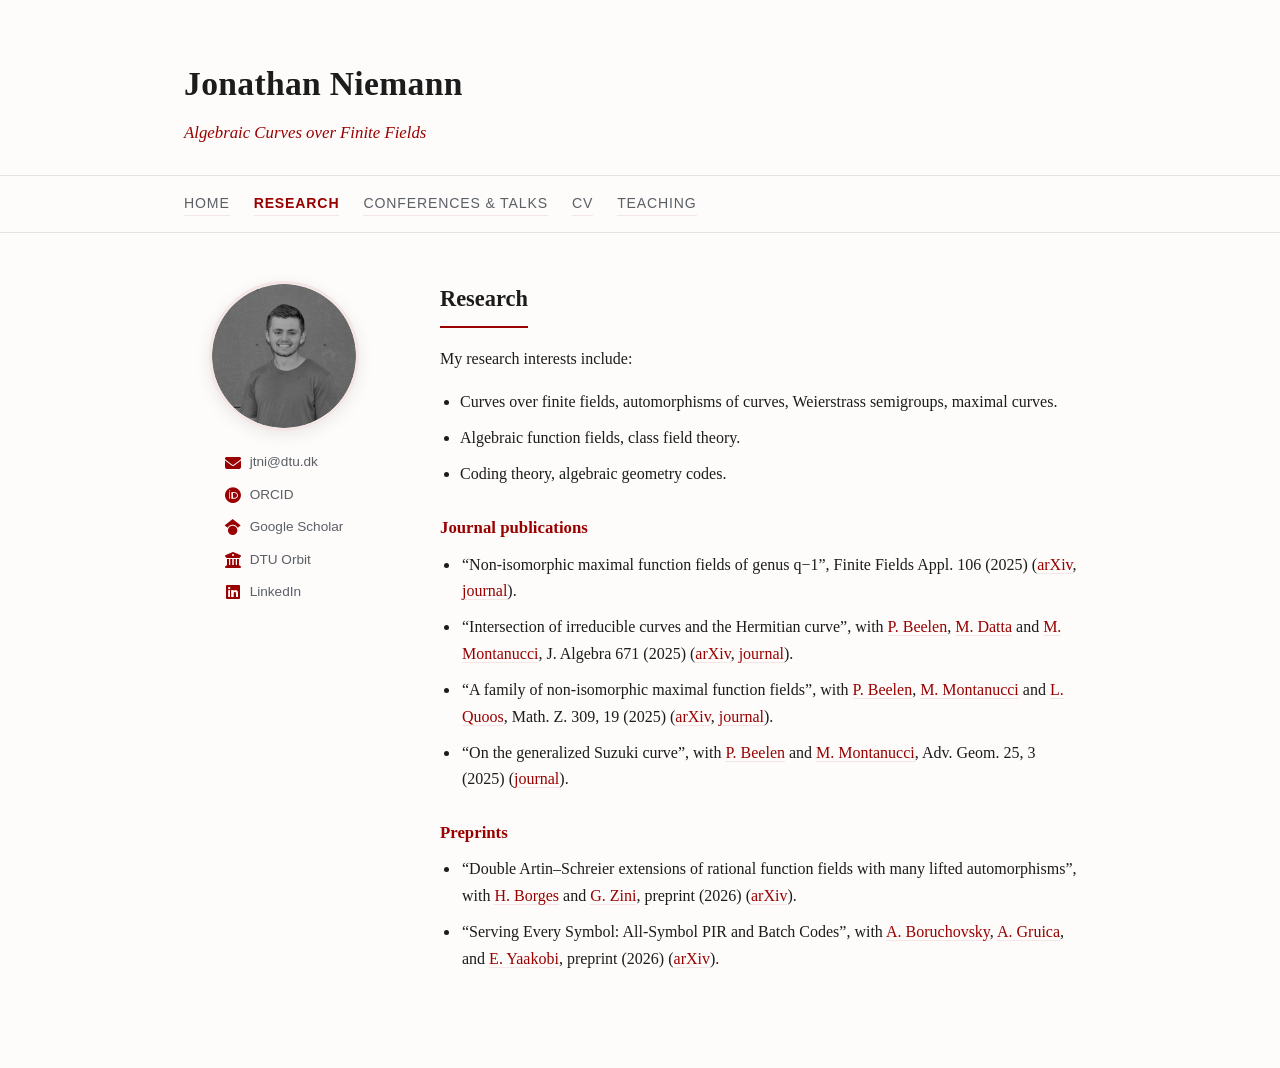
==== research.html @ 35402696 "Initial commit" ====
<!DOCTYPE html>
<html lang="en">
<head>
<meta charset="UTF-8">
<meta name="viewport" content="width=device-width, initial-scale=1.0">
<title>Research — Jonathan Niemann</title>
<meta name="description" content="Research interests and publications of Jonathan Niemann.">
<link rel="stylesheet" href="style.css?v=8">
<link rel="stylesheet" href="https://cdnjs.cloudflare.com/ajax/libs/font-awesome/6.5.1/css/all.min.css">
</head>
<body>

<header class="site-header">
  <div class="wrap">
    <h1>Jonathan Niemann</h1>
    <p class="tagline">Algebraic Curves over Finite Fields</p>
  </div>
</header>

<nav class="site-nav">
  <div class="wrap">
    <a href="index.html">Home</a>
    <a href="research.html" class="active">Research</a>
    <a href="talks.html">Conferences &amp; Talks</a>
    <a href="cv.html">CV</a>
    <a href="teaching.html">Teaching</a>
  </div>
</nav>

<div class="page-layout">

  <aside class="sidebar">
    <img class="sidebar-photo" src="assets/profile.png" alt="Portrait of Jonathan Niemann">
    <ul class="social-links">
      <li><a href="mailto:jtni@dtu.dk"><i class="fa-solid fa-envelope"></i> jtni@dtu.dk</a></li>
      <li><a href="https://orcid.org/0009-0001-3049-6209" target="_blank" rel="noopener"><i class="fa-brands fa-orcid"></i> ORCID</a></li>
      <li><a href="https://scholar.google.dk/citations?user=AFLOBtQAAAAJ&hl=da" target="_blank" rel="noopener"><i class="fa-brands fa-google-scholar"></i> Google Scholar</a></li>
      <li><a href="https://orbit.dtu.dk/en/persons/jonathan-tilling-niemann" target="_blank" rel="noopener"><i class="fa-solid fa-building-columns"></i> DTU Orbit</a></li>
      <li><a href="https://www.linkedin.com/in/jonathan-tilling-niemann-18654b5b/" target="_blank" rel="noopener"><i class="fa-brands fa-linkedin"></i> LinkedIn</a></li>
    </ul>
  </aside>

  <main class="site-main">
    <section id="research">
      <h2>Research</h2>
      <p>My research interests include:</p>
      <ul>
        <li>Curves over finite fields, automorphisms of curves, Weierstrass semigroups, maximal curves.</li>
        <li>Algebraic function fields, class field theory.</li>
        <li>Coding theory, algebraic geometry codes.</li>
      </ul>

      <h3>Journal publications</h3>
      <ul class="pub-list">
        <li>
          &ldquo;Non-isomorphic maximal function fields of genus q&minus;1&rdquo;, Finite Fields Appl. 106 (2025)
          (<a href="https://arxiv.org/abs/2412.04952">arXiv</a>, <a href="https://doi.org/10.1016/j.ffa.2025.102618">journal</a>).
        </li>
        <li>
          &ldquo;Intersection of irreducible curves and the Hermitian curve&rdquo;, with
          <a href="https://orbit.dtu.dk/en/persons/pieter-hendrik-turdus-beelen">P. Beelen</a>,
          <a href="https://sites.google.com/math.iith.ac.in/mrinmoy">M. Datta</a> and
          <a href="https://sites.google.com/view/mariamontanucci/home">M. Montanucci</a>, J. Algebra 671 (2025)
          (<a href="https://arxiv.org/abs/2407.13521">arXiv</a>, <a href="https://doi.org/10.1016/j.jalgebra.2025.02.036">journal</a>).
        </li>
        <li>
          &ldquo;A family of non-isomorphic maximal function fields&rdquo;, with
          <a href="https://orbit.dtu.dk/en/persons/pieter-hendrik-turdus-beelen">P. Beelen</a>,
          <a href="https://sites.google.com/view/mariamontanucci/home">M. Montanucci</a> and
          <a href="https://sites.google.com/im.ufrj.br/lucianequoos/">L. Quoos</a>, Math. Z. 309, 19 (2025)
          (<a href="https://arxiv.org/abs/2404.14179">arXiv</a>, <a href="http://doi.org/10.1007/s00209-024-03650-1">journal</a>).
        </li>
        <li>
          &ldquo;On the generalized Suzuki curve&rdquo;, with
          <a href="https://orbit.dtu.dk/en/persons/pieter-hendrik-turdus-beelen">P. Beelen</a> and
          <a href="https://sites.google.com/view/mariamontanucci/home">M. Montanucci</a>, Adv. Geom. 25, 3 (2025)
          (<a href="https://www.degruyterbrill.com/document/doi/10.1515/advgeom-2025-0022/html">journal</a>).
        </li>
      </ul>

      <h3>Preprints</h3>
      <ul class="pub-list">
        <li>
          &ldquo;Double Artin&ndash;Schreier extensions of rational function fields with many lifted automorphisms&rdquo;, with
          <a href="https://sites.icmc.usp.br/hborges/Home.html">H. Borges</a> and
          <a href="https://scholar.google.com/citations?user=jYMuPwsAAAAJ&hl=it">G. Zini</a>, preprint (2026)
          (<a href="https://arxiv.org/abs/2602.13925">arXiv</a>).
        </li>
        <li>
          &ldquo;Serving Every Symbol: All-Symbol PIR and Batch Codes&rdquo;, with
          <a href="https://arxiv.org/search/cs?searchtype=author&query=Boruchovsky%2C+A">A. Boruchovsky</a>,
          <a href="https://sites.google.com/view/aninagruica/startseite">A. Gruica</a>, and
          <a href="https://yaakobi.net.technion.ac.il/">E. Yaakobi</a>, preprint (2026)
          (<a href="https://arxiv.org/abs/2601.04041">arXiv</a>).
        </li>
      </ul>
    </section>
  </main>

</div>

</body>
</html>
---- style.css ----
:root {
  --ink: #1c1c1c;
  --muted: #5b5f66;
  --accent: #990000;
  --accent-light: #f5e6e6;
  --border: #e4e2dd;
  --bg: #fdfcfa;
  --max-width: 960px;
}

* { box-sizing: border-box; }

body {
  margin: 0;
  font-family: "Georgia", "Iowan Old Style", "Palatino Linotype", serif;
  color: var(--ink);
  background: var(--bg);
  line-height: 1.65;
}

.wrap {
  max-width: var(--max-width);
  margin: 0 auto;
  padding: 0 24px;
}

/* Header */
.site-header {
  padding: 56px 0 28px;
  border-bottom: 1px solid var(--border);
}

.site-header h1 {
  margin: 0;
  font-size: 2.1rem;
  font-weight: 600;
  letter-spacing: 0.01em;
}

.site-header .tagline {
  margin: 8px 0 0;
  color: var(--accent);
  font-style: italic;
  font-size: 1.05rem;
}

/* Nav */
.site-nav {
  position: sticky;
  top: 0;
  background: var(--bg);
  border-bottom: 1px solid var(--border);
  z-index: 10;
}

.site-nav .wrap {
  display: flex;
  gap: 24px;
  flex-wrap: wrap;
  padding-top: 16px;
  padding-bottom: 16px;
}

.site-nav a {
  font-family: -apple-system, BlinkMacSystemFont, "Segoe UI", sans-serif;
  font-size: 0.88rem;
  text-transform: uppercase;
  letter-spacing: 0.06em;
  color: var(--muted);
  text-decoration: none;
}

.site-nav a:hover {
  color: var(--accent);
}

.site-nav a.active {
  color: var(--accent);
  font-weight: 700;
}

/* Page layout: sidebar + content */
.page-layout {
  max-width: var(--max-width);
  margin: 0 auto;
  padding: 48px 24px 60px;
  display: flex;
  align-items: flex-start;
  gap: 56px;
}

/* Sidebar */
.sidebar {
  flex: 0 0 200px;
  position: sticky;
  top: 88px;
  text-align: center;
}

.sidebar-photo {
  width: 150px;
  height: 150px;
  border-radius: 50%;
  object-fit: cover;
  border: 3px solid var(--accent-light);
  box-shadow: 0 4px 16px rgba(0, 0, 0, 0.08);
  display: block;
  margin: 0 auto 20px;
}

.social-links {
  list-style: none;
  display: inline-block;
  text-align: left;
  margin: 0;
  padding: 0;
}

.social-links li {
  margin-bottom: 10px;
}

.social-links a {
  display: flex;
  align-items: center;
  gap: 9px;
  font-family: -apple-system, BlinkMacSystemFont, "Segoe UI", sans-serif;
  font-size: 0.85rem;
  color: var(--muted);
  border-bottom: none;
}

.social-links a i {
  width: 16px;
  text-align: center;
  color: var(--accent);
  font-size: 1rem;
}

.social-links a:hover {
  color: var(--accent);
}

@media (max-width: 700px) {
  .page-layout {
    flex-direction: column;
    align-items: center;
    gap: 28px;
    padding-top: 36px;
  }
  .sidebar {
    position: static;
    flex: none;
  }
}

/* Main content */
.site-main {
  flex: 1 1 auto;
  min-width: 0;
  max-width: 640px;
}

section {
  padding-bottom: 20px;
}

h2 {
  font-size: 1.4rem;
  margin: 0 0 18px;
  padding-bottom: 8px;
  border-bottom: 2px solid var(--accent);
  display: inline-block;
}

h3 {
  font-size: 1.05rem;
  color: var(--accent);
  margin: 26px 0 10px;
  font-weight: 600;
}

p { margin: 0 0 16px; }

a {
  color: var(--accent);
  text-decoration: none;
  border-bottom: 1px solid var(--accent-light);
}

a:hover {
  border-bottom-color: var(--accent);
}

ul {
  margin: 0 0 16px;
  padding-left: 20px;
}

li {
  margin-bottom: 10px;
}

.pub-list li, .talk-list li {
  padding-left: 2px;
}

/* Responsive */
@media (max-width: 480px) {
  .site-header { padding: 40px 0 20px; }
  .site-header h1 { font-size: 1.7rem; }
  .site-nav .wrap { gap: 14px; }
}
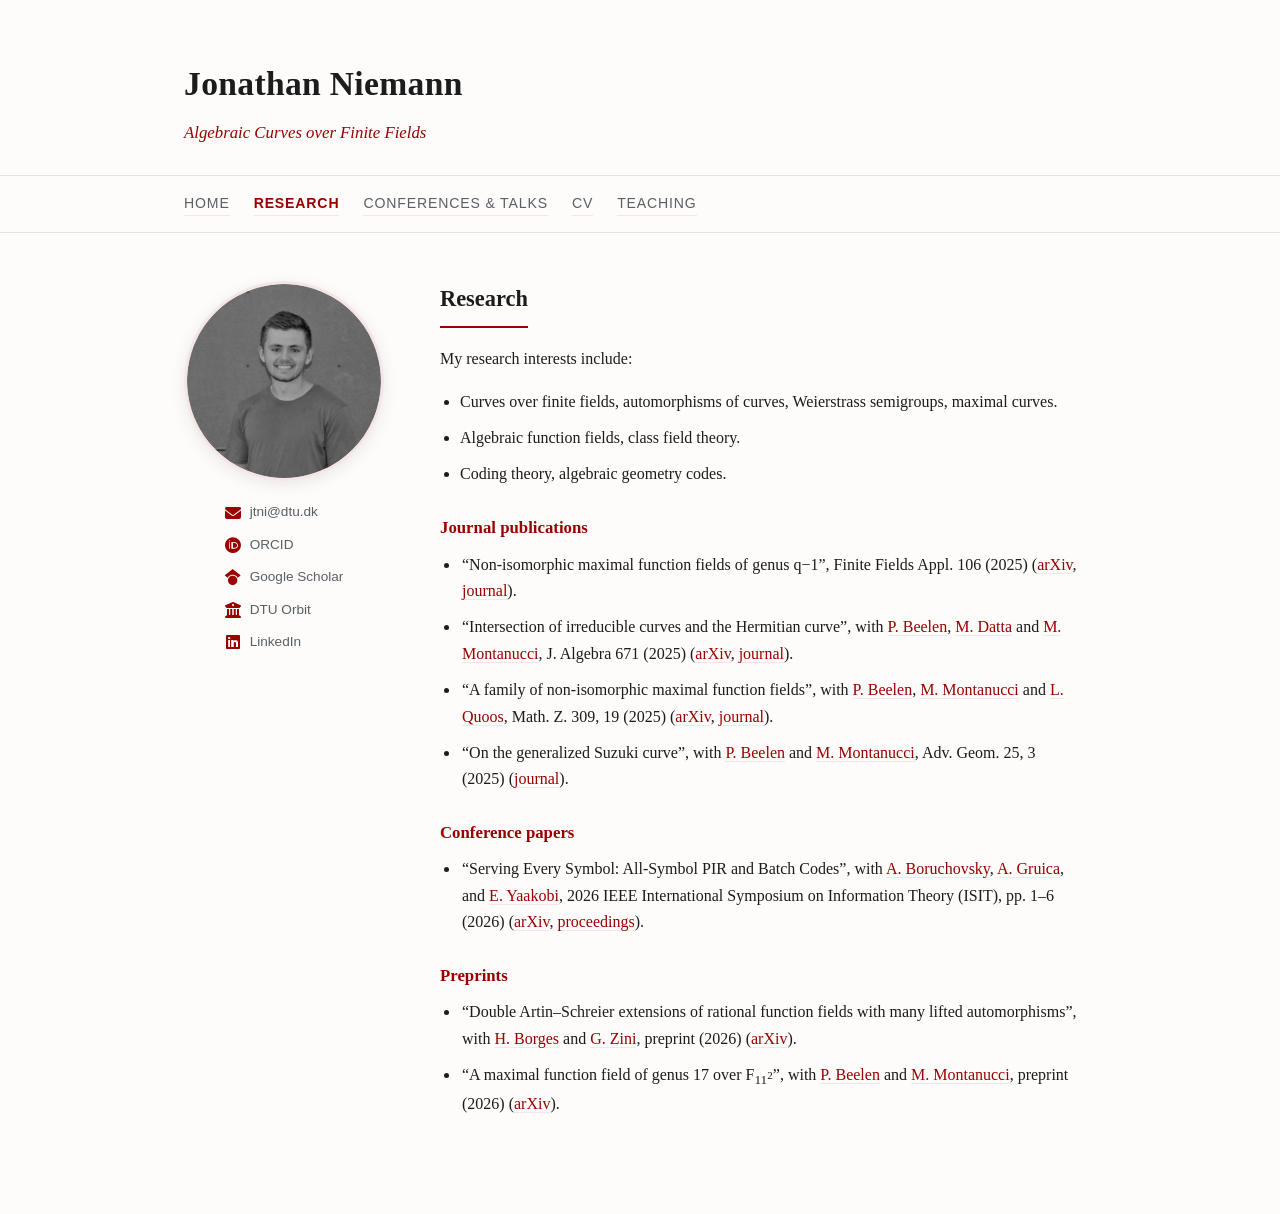
==== commit 292be320: "Add conference papers section and new preprint" ====
--- a/research.html
+++ b/research.html
@@ -78,6 +78,18 @@
         </li>
       </ul>
 
+      <h3>Conference papers</h3>
+      <ul class="pub-list">
+        <li>
+          &ldquo;Serving Every Symbol: All-Symbol PIR and Batch Codes&rdquo;, with
+          <a href="https://arxiv.org/search/cs?searchtype=author&query=Boruchovsky%2C+A">A. Boruchovsky</a>,
+          <a href="https://sites.google.com/view/aninagruica/startseite">A. Gruica</a>, and
+          <a href="https://yaakobi.net.technion.ac.il/">E. Yaakobi</a>,
+          2026 IEEE International Symposium on Information Theory (ISIT), pp. 1&ndash;6 (2026)
+          (<a href="https://arxiv.org/abs/2601.04041">arXiv</a>, <a href="https://doi.org/10.1109/ISIT62367.2026.11653879">proceedings</a>).
+        </li>
+      </ul>
+
       <h3>Preprints</h3>
       <ul class="pub-list">
         <li>
@@ -87,11 +99,10 @@
           (<a href="https://arxiv.org/abs/2602.13925">arXiv</a>).
         </li>
         <li>
-          &ldquo;Serving Every Symbol: All-Symbol PIR and Batch Codes&rdquo;, with
-          <a href="https://arxiv.org/search/cs?searchtype=author&query=Boruchovsky%2C+A">A. Boruchovsky</a>,
-          <a href="https://sites.google.com/view/aninagruica/startseite">A. Gruica</a>, and
-          <a href="https://yaakobi.net.technion.ac.il/">E. Yaakobi</a>, preprint (2026)
-          (<a href="https://arxiv.org/abs/2601.04041">arXiv</a>).
+          &ldquo;A maximal function field of genus 17 over F<sub>11<sup>2</sup></sub>&rdquo;, with
+          <a href="https://orbit.dtu.dk/en/persons/pieter-hendrik-turdus-beelen">P. Beelen</a> and
+          <a href="https://sites.google.com/view/mariamontanucci/home">M. Montanucci</a>, preprint (2026)
+          (<a href="https://arxiv.org/abs/2609.11679">arXiv</a>).
         </li>
       </ul>
     </section>
--- a/style.css
+++ b/style.css
@@ -98,8 +98,8 @@
 }
 
 .sidebar-photo {
-  width: 150px;
-  height: 150px;
+  width: 200px;
+  height: 200px;
   border-radius: 50%;
   object-fit: cover;
   border: 3px solid var(--accent-light);
@@ -141,16 +141,29 @@
   color: var(--accent);
 }
 
-@media (max-width: 700px) {
+@media (max-width: 600px) {
   .page-layout {
     flex-direction: column;
-    align-items: center;
+    align-items: stretch;
     gap: 28px;
     padding-top: 36px;
   }
   .sidebar {
     position: static;
     flex: none;
+    display: flex;
+    align-items: center;
+    gap: 20px;
+    text-align: left;
+  }
+  .sidebar-photo {
+    margin: 0;
+    flex: 0 0 auto;
+    width: 200px;
+    height: 200px;
+  }
+  .social-links {
+    display: block;
   }
 }
 
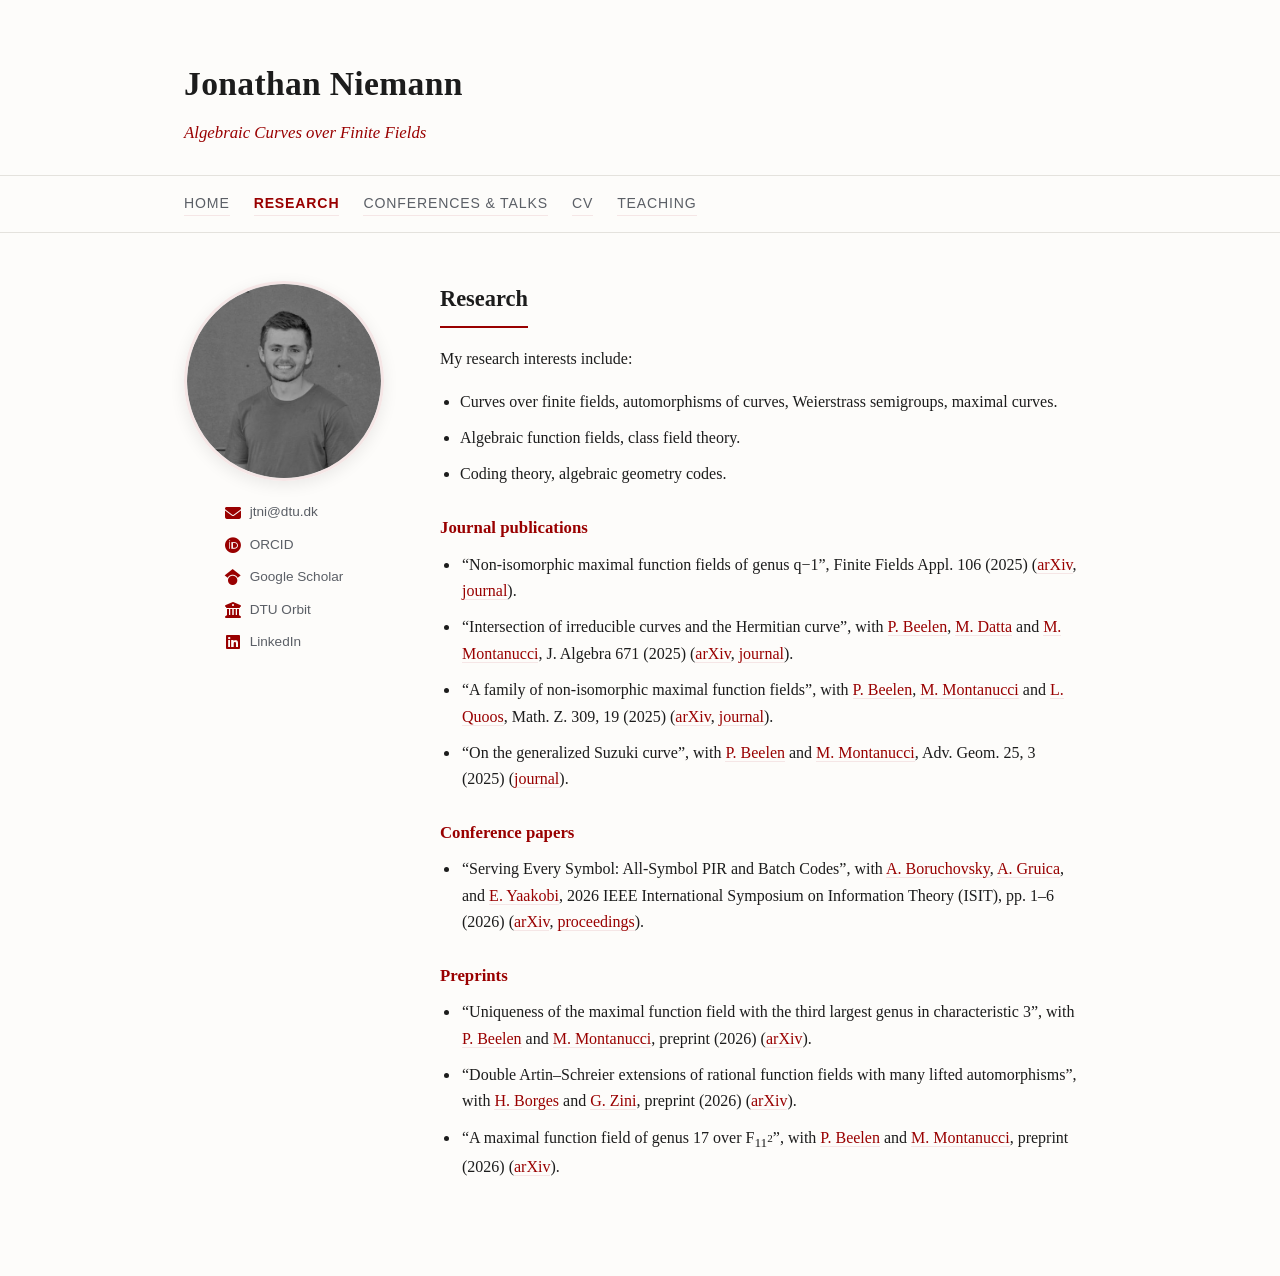
==== commit 8ce87aae: "Add preprint on uniqueness of maximal function field with third largest genus in char 3 Co-Authored-" ====
--- a/research.html
+++ b/research.html
@@ -93,6 +93,12 @@
       <h3>Preprints</h3>
       <ul class="pub-list">
         <li>
+          &ldquo;Uniqueness of the maximal function field with the third largest genus in characteristic 3&rdquo;, with
+          <a href="https://orbit.dtu.dk/en/persons/pieter-hendrik-turdus-beelen">P. Beelen</a> and
+          <a href="https://sites.google.com/view/mariamontanucci/home">M. Montanucci</a>, preprint (2026)
+          (<a href="https://arxiv.org/abs/2610.35241">arXiv</a>).
+        </li>
+        <li>
           &ldquo;Double Artin&ndash;Schreier extensions of rational function fields with many lifted automorphisms&rdquo;, with
           <a href="https://sites.icmc.usp.br/hborges/Home.html">H. Borges</a> and
           <a href="https://scholar.google.com/citations?user=jYMuPwsAAAAJ&hl=it">G. Zini</a>, preprint (2026)
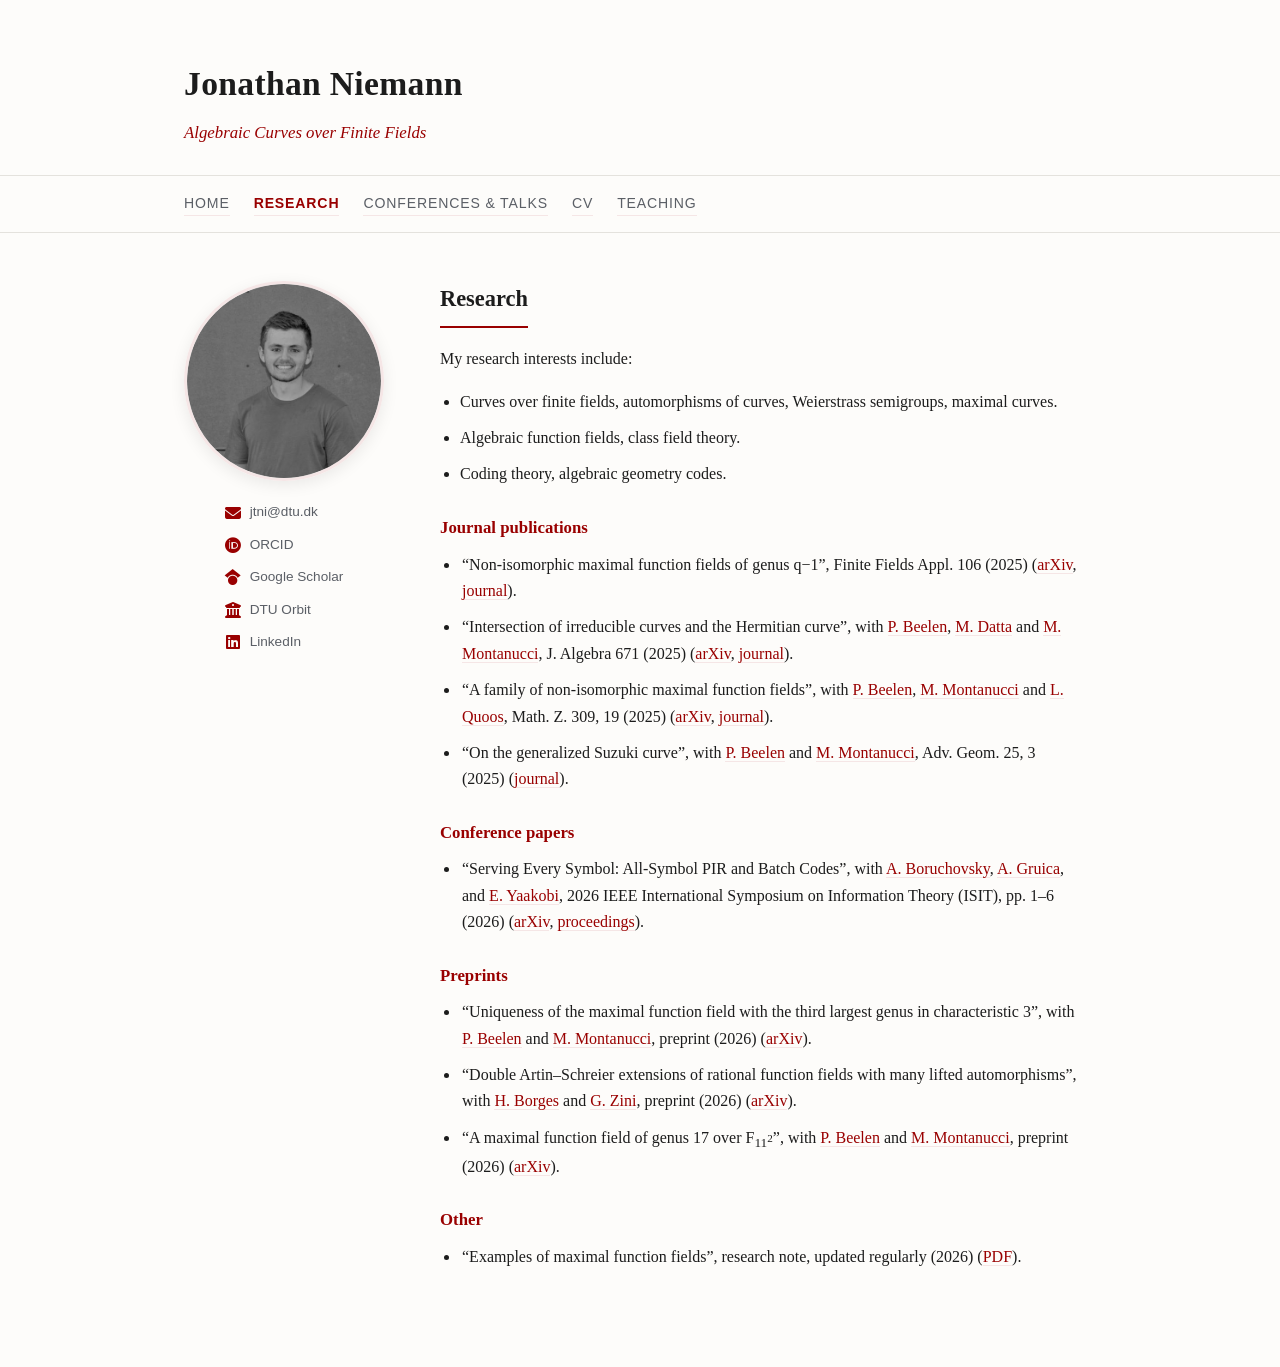
==== commit 2732c091: "Add Other section on research page linking to maximal function fields note Co-Authored-By: Claude Op" ====
--- a/research.html
+++ b/research.html
@@ -111,6 +111,14 @@
           (<a href="https://arxiv.org/abs/2609.11679">arXiv</a>).
         </li>
       </ul>
+
+      <h3>Other</h3>
+      <ul class="pub-list">
+        <li>
+          &ldquo;Examples of maximal function fields&rdquo;, research note, updated regularly (2026)
+          (<a href="notes/maximal_function_fields.pdf">PDF</a>).
+        </li>
+      </ul>
     </section>
   </main>
 
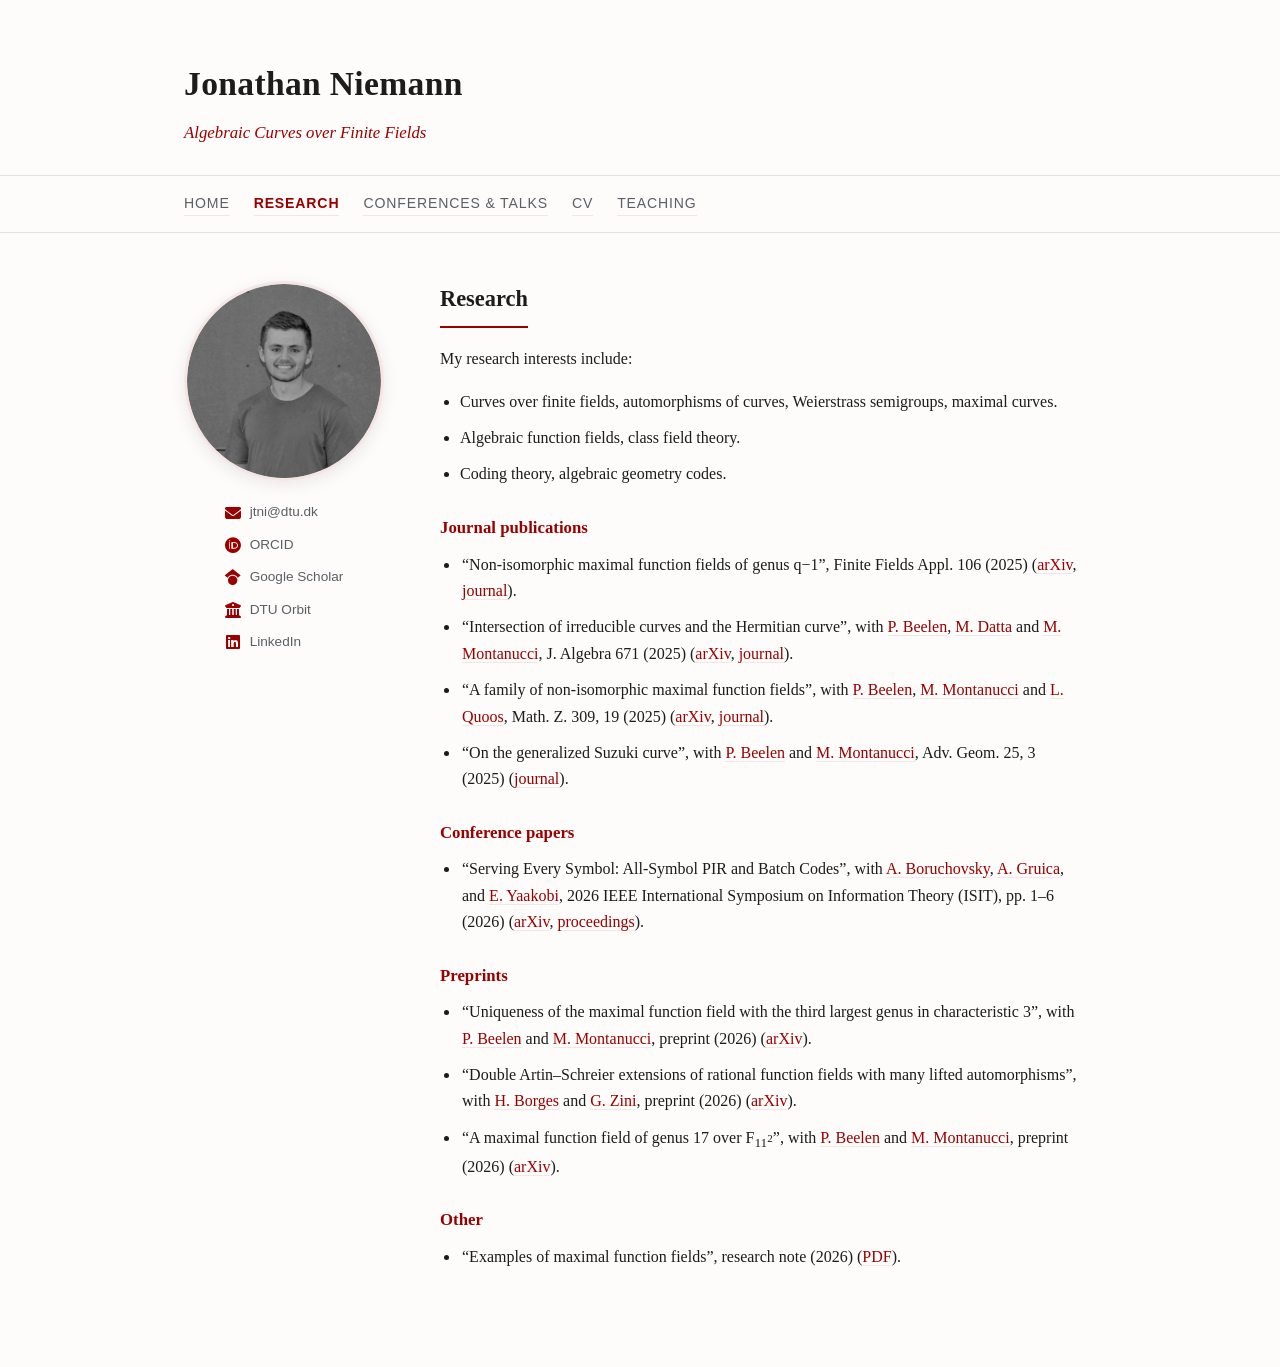
==== commit c3118891: "Simplify note description to "research note (2026)" Co-Authored-By: Claude Opus 5.5 <noreply@anthrop" ====
--- a/research.html
+++ b/research.html
@@ -115,7 +115,7 @@
       <h3>Other</h3>
       <ul class="pub-list">
         <li>
-          &ldquo;Examples of maximal function fields&rdquo;, research note, updated regularly (2026)
+          &ldquo;Examples of maximal function fields&rdquo;, research note (2026)
           (<a href="notes/maximal_function_fields.pdf">PDF</a>).
         </li>
       </ul>
